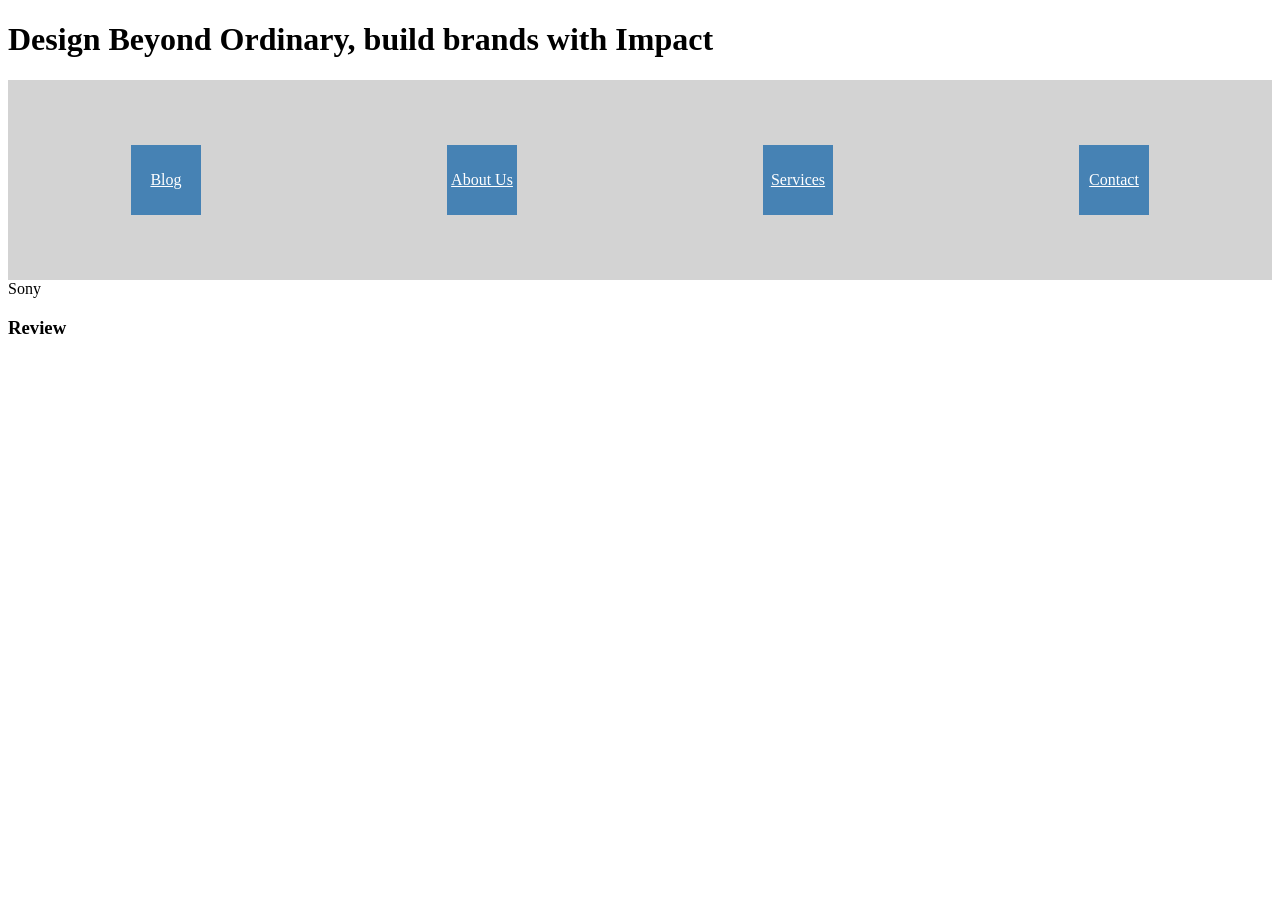
==== index.html @ 4677f7d6 "Header Frist Draft" ====
<!DOCTYPE html>
<html lang="en">
<header class="site-header" <meta charset="UTF-8">
    <link rel="stylesheet" href="styles.css">
    <title>Accessible Design</title>
    <h1> Design Beyond Ordinary, build brands with Impact</h2>
        <nav class="main-nav">

            <div class="navFlex">
                <a class="menuItem" href="#Home">Blog</a>
                <a class="menuItem" href="#About">About Us</a>
                <a class="menuItem" href="#Services">Services</a>
                <a class="menuItem" href="#Contact">Contact</a>
            </div>

        </nav>
</header>

<!-- Implement a responsive navigation bar using Flexbox that adjusts to smaller screen sizes.-->
<main>

    <body>

    </body>

</main>

<article class="customer_review" <h2>Sony </h2>
    <section class="main_review">
        <h3>Review</h3>
    </section>

    <footer></footer>

</html>
---- styles.css ----
.navFlex {
    display: flex;
    flex-direction: row;
    justify-content: space-around;
    align-items: center;
    height: 200px;
    background-color: lightgray;
}

.menuItem {
    width: 70px;
    height: 70px;
    background-color: steelblue;
    color: white;
    display: flex;
    justify-content: center;
    align-items: center;
}
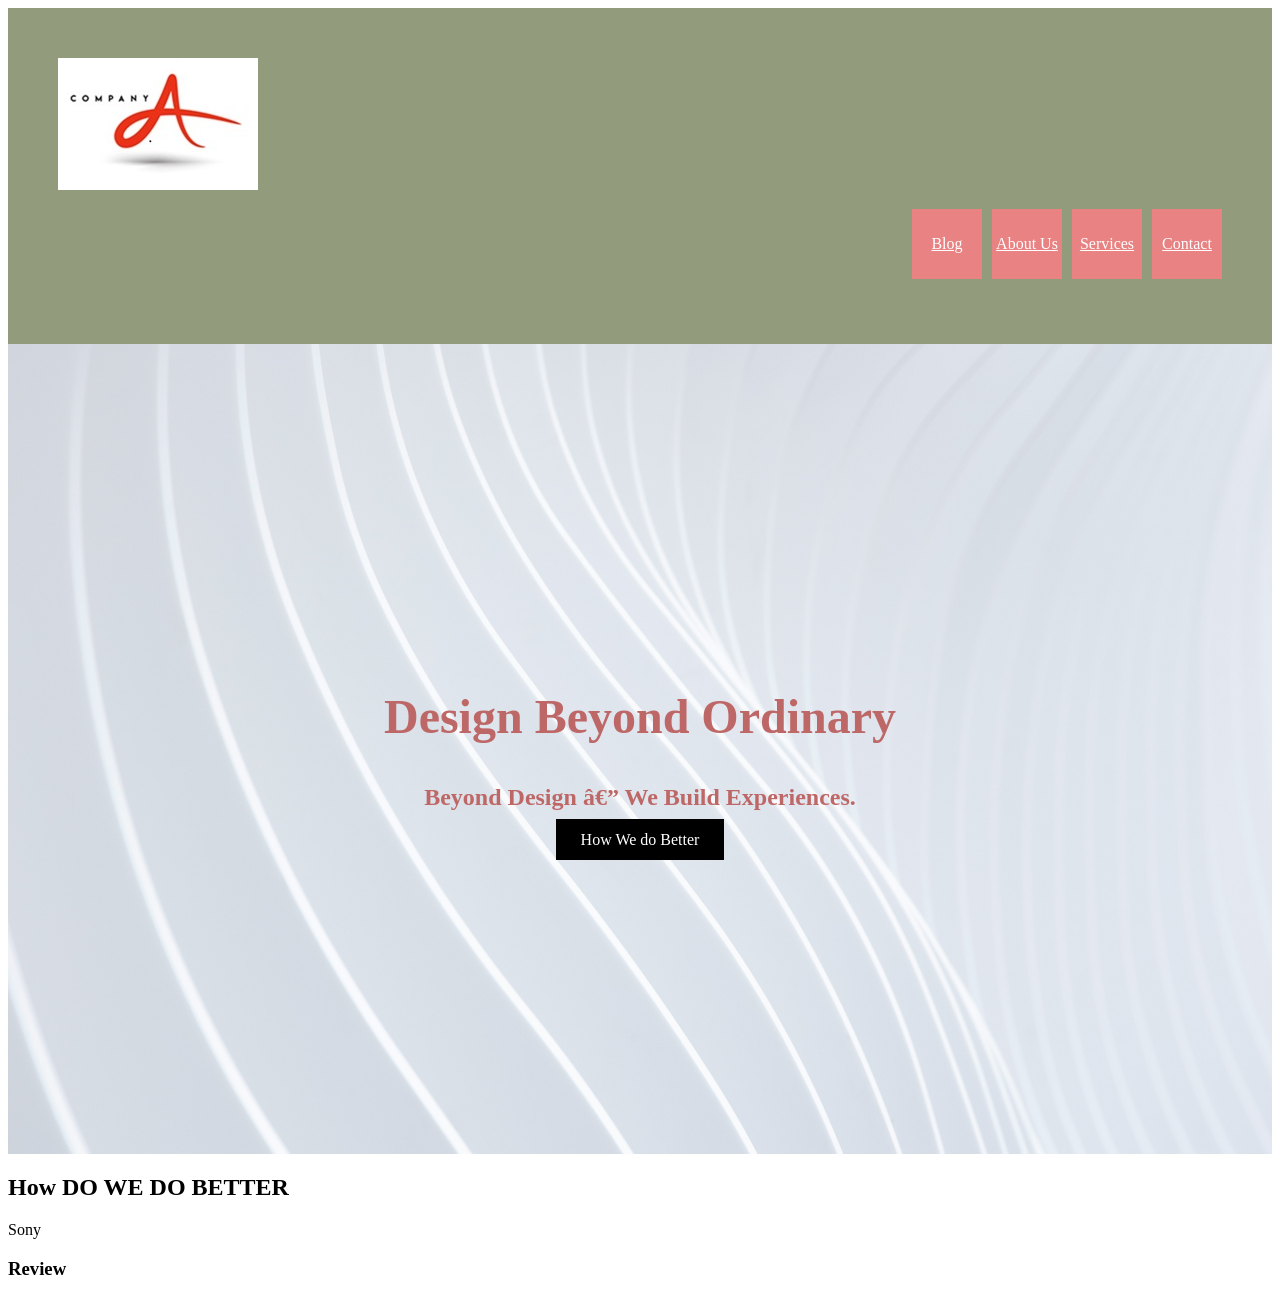
==== commit 5cc2fd4c: "Hero Section First Draft" ====
--- a/index.html
+++ b/index.html
@@ -3,21 +3,28 @@
 <header class="site-header" <meta charset="UTF-8">
     <link rel="stylesheet" href="styles.css">
     <title>Accessible Design</title>
-    <h1> Design Beyond Ordinary, build brands with Impact</h2>
-        <nav class="main-nav">
-
-            <div class="navFlex">
-                <a class="menuItem" href="#Home">Blog</a>
-                <a class="menuItem" href="#About">About Us</a>
-                <a class="menuItem" href="#Services">Services</a>
-                <a class="menuItem" href="#Contact">Contact</a>
-            </div>
-
-        </nav>
+   
+    <!-- Implement a responsive navigation bar using Flexbox that adjusts to smaller screen sizes.-->
+    <nav class="main-nav">
+        <div class="logo"> <img src="img/CompanyLogo.jpg" alt="CompanyLogo">
+        </div>
+        <div class="navFlex">
+            <a class="menuItem" href="#Home">Blog</a>
+            <a class="menuItem" href="#About">About Us</a>
+            <a class="menuItem" href="#Services">Services</a>
+            <a class="menuItem" href="#Contact">Contact</a>
+        </div>
+    </nav>
 </header>
-
-<!-- Implement a responsive navigation bar using Flexbox that adjusts to smaller screen sizes.-->
 <main>
+    <section class="hero">
+        <div class="heroContent">
+            <h1>Design Beyond Ordinary</h1>
+            <h2>Beyond Design — We Build Experiences.</h2>
+            <a href="#Services" class="heroButton">How We do Better</a>
+        </div>
+    </section>
+    <H2> How DO WE DO BETTER</H2>
 
     <body>
 
--- a/styles.css
+++ b/styles.css
@@ -1,18 +1,59 @@
+.site-header {
+    background: #929b7b;
+    color: #fff;
+    padding: 50px 50px;
+}
+
 .navFlex {
     display: flex;
     flex-direction: row;
-    justify-content: space-around;
+    justify-content: end;
+    gap: 10px;
     align-items: center;
-    height: 200px;
-    background-color: lightgray;
+    height: 100px;
+    /* background-color: lightgray; */
 }
 
 .menuItem {
     width: 70px;
     height: 70px;
-    background-color: steelblue;
+    background-color: rgb(233, 130, 130);
     color: white;
     display: flex;
     justify-content: center;
     align-items: center;
+}
+
+/* Hero Content CSS */
+.hero {
+    height: 90vh;
+    /* ViewPort Height*/
+    background-image: url("img/heroImage.jpg");
+    background-size: cover;
+    /* Covers the entire section*/
+    background-position: center;
+    display: flex;
+    align-items: center;
+    justify-content: center;
+}
+
+.heroContent {
+    text-align: center;
+    color: rgb(190, 103, 103);
+}
+
+.heroContent h1 {
+    font-size: 48px;
+}
+
+.heroContent p {
+    font-size: 20px;
+    margin: 20px 0;
+}
+
+.heroButton {
+    padding: 12px 25px;
+    background: black;
+    color: white;
+    text-decoration: none;
 }
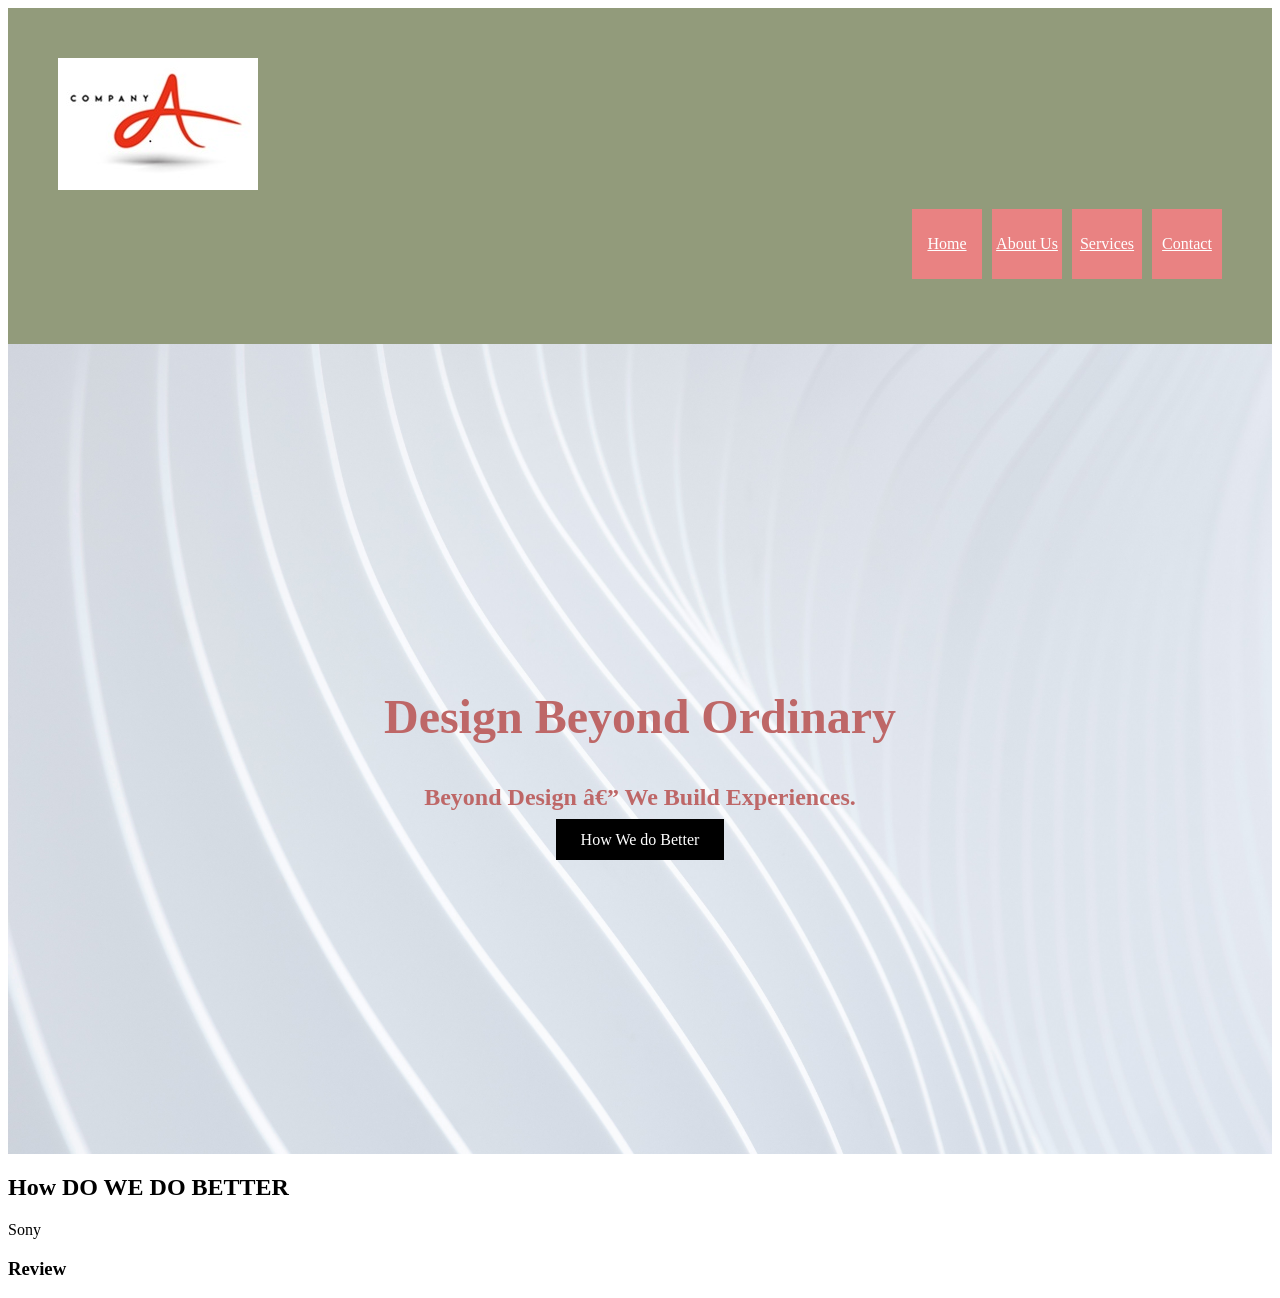
==== commit abd7e097: "First Draft About Us page" ====
--- a/index.html
+++ b/index.html
@@ -3,14 +3,14 @@
 <header class="site-header" <meta charset="UTF-8">
     <link rel="stylesheet" href="styles.css">
     <title>Accessible Design</title>
-   
+
     <!-- Implement a responsive navigation bar using Flexbox that adjusts to smaller screen sizes.-->
     <nav class="main-nav">
         <div class="logo"> <img src="img/CompanyLogo.jpg" alt="CompanyLogo">
         </div>
         <div class="navFlex">
-            <a class="menuItem" href="#Home">Blog</a>
-            <a class="menuItem" href="#About">About Us</a>
+            <a class="menuItem" href="#Home">Home</a>
+            <a class="menuItem" href="aboutUs.html">About Us</a>
             <a class="menuItem" href="#Services">Services</a>
             <a class="menuItem" href="#Contact">Contact</a>
         </div>
--- a/styles.css
+++ b/styles.css
@@ -56,4 +56,16 @@
     background: black;
     color: white;
     text-decoration: none;
+}
+
+/* About Us CSS */
+.about {
+    padding: 80px 20px;
+    background-color: #f9f9f9;
+    text-align: center;
+}
+
+.aboutContent {
+    max-width: 800px;
+    margin: 0 auto;
 }
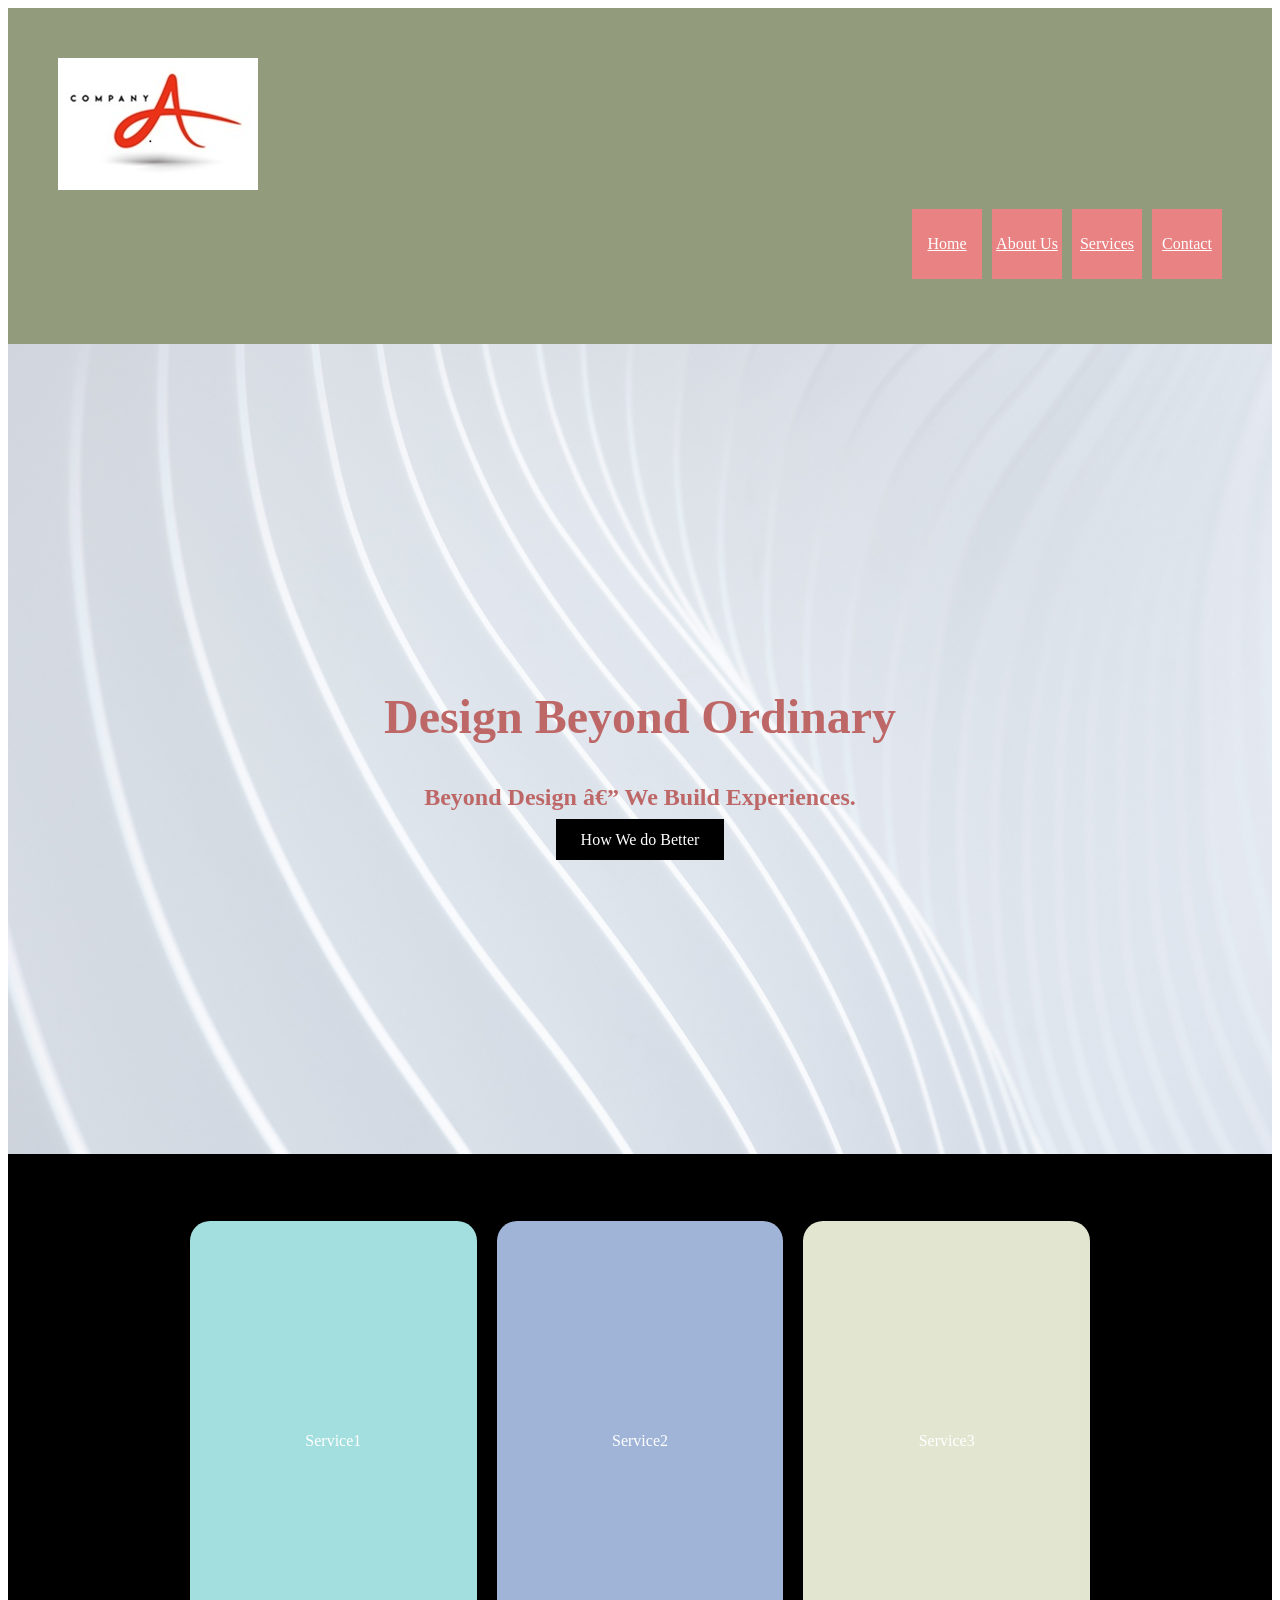
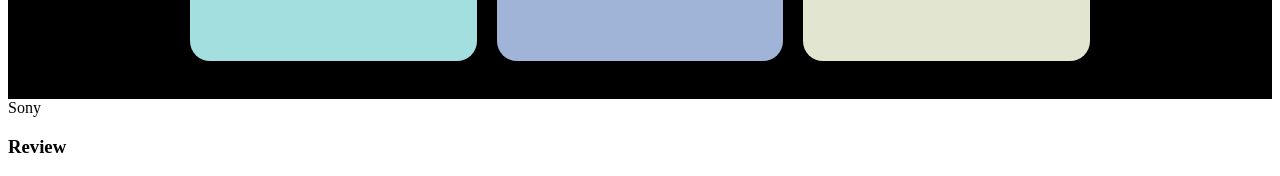
==== commit 8f62fe2e: "Services section with Grid first draft" ====
--- a/index.html
+++ b/index.html
@@ -24,7 +24,18 @@
             <a href="#Services" class="heroButton">How We do Better</a>
         </div>
     </section>
+
     <H2> How DO WE DO BETTER</H2>
+    <section class="services">
+        <div class="gridServices">
+            <div class="grid1">Service1</div>
+            <div class="grid2">Service2</div>
+            <div class="grid3">Service3</div>
+            <div class="grid4">Service4</div>
+        </div>
+
+    </section>
+
 
     <body>
 
--- a/styles.css
+++ b/styles.css
@@ -2,6 +2,10 @@
     background: #929b7b;
     color: #fff;
     padding: 50px 50px;
+}
+
+main {
+    background-color: black
 }
 
 .navFlex {
@@ -68,4 +72,49 @@
 .aboutContent {
     max-width: 800px;
     margin: 0 auto;
+}
+
+.gridServices {
+    display: grid;
+    grid-template-columns: repeat(3, 1fr);
+    grid-template-rows: auto auto;
+    gap: 20px;
+    background-color: black;
+    max-width: 900px;
+    margin: 0 auto;
+    border-radius: 20px;
+}
+
+.grid1 {
+    background-color: rgb(164, 223, 223);
+    color: white;
+    display: flex;
+    justify-content: center;
+    align-items: center;
+    border-radius: 20px;
+}
+
+.grid2 {
+    background-color: rgb(160, 180, 216);
+    color: white;
+    display: flex;
+    justify-content: center;
+    align-items: center;
+    border-radius: 20px;
+}
+
+.grid3 {
+    background-color: rgb(226, 230, 209);
+    color: white;
+    display: flex;
+    justify-content: center;
+    align-items: center;
+    border-radius: 20px;
+}
+
+.grid1,
+.grid2,
+.grid3 {
+    height: 400px;
+    padding: 20px
 }
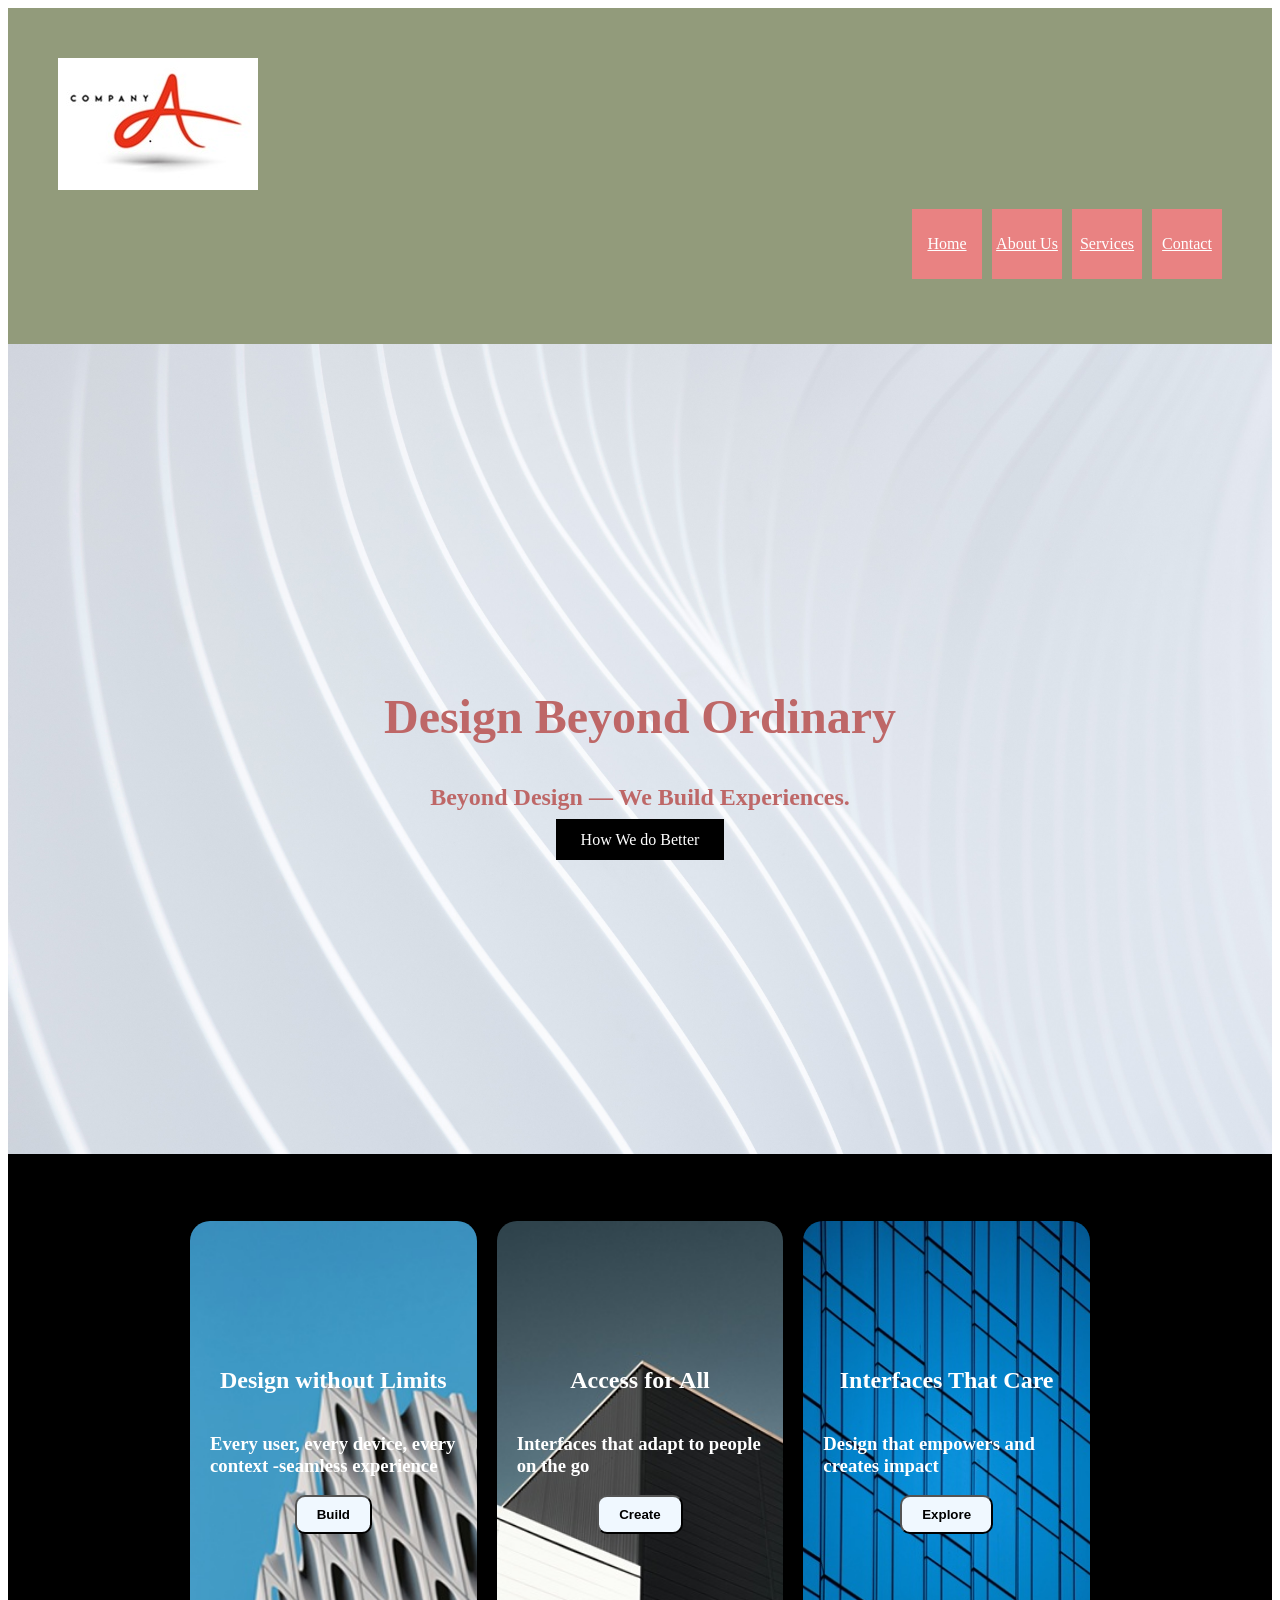
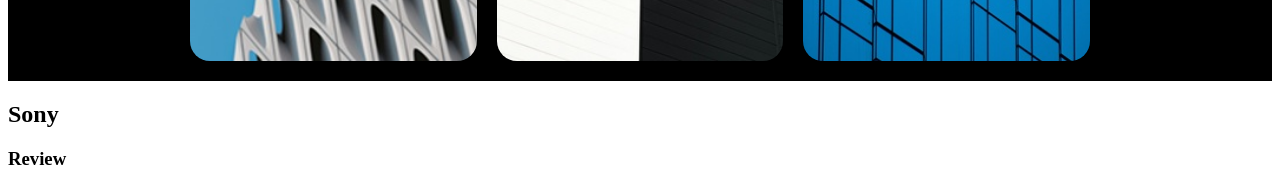
==== commit ef294a2f: "second draft Services section" ====
--- a/index.html
+++ b/index.html
@@ -1,6 +1,7 @@
 <!DOCTYPE html>
 <html lang="en">
-<header class="site-header" <meta charset="UTF-8">
+<header class="site-header">
+    <meta charset="UTF-8">
     <link rel="stylesheet" href="styles.css">
     <title>Accessible Design</title>
 
@@ -28,10 +29,22 @@
     <H2> How DO WE DO BETTER</H2>
     <section class="services">
         <div class="gridServices">
-            <div class="grid1">Service1</div>
-            <div class="grid2">Service2</div>
-            <div class="grid3">Service3</div>
-            <div class="grid4">Service4</div>
+            <div class="grid1">
+                <h1> Design without Limits</h1>
+                <h3>Every user, every device, every context -seamless experience</h3>
+                <button class="gridButton">Build</button>
+            </div>
+            <div class="grid2">
+                <h1> Access for All</h1>
+                <h3>Interfaces that adapt to people on the go</h3>
+                <button class="gridButton">Create</button>
+            </div>
+            <div class="grid3">
+                <h1> Interfaces That Care</h1>
+                <h3>Design that empowers and creates impact</h3>
+                <button class="gridButton">Explore</button>
+            </div>
+
         </div>
 
     </section>
@@ -43,7 +56,8 @@
 
 </main>
 
-<article class="customer_review" <h2>Sony </h2>
+<article class="customer_review">
+    <h2>Sony </h2>
     <section class="main_review">
         <h3>Review</h3>
     </section>
--- a/styles.css
+++ b/styles.css
@@ -86,30 +86,57 @@
 }
 
 .grid1 {
-    background-color: rgb(164, 223, 223);
+    background-image: url("img/grid1img.jpg");
+    background-size: cover;
+    /* To fill entire grid card*/
+    background-position: center;
+    height: 220px;
     color: white;
     display: flex;
+    flex-direction: column;
     justify-content: center;
     align-items: center;
     border-radius: 20px;
+
 }
 
+/* This is decendent selector for image  */
+/*.grid1 img {
+    width: 200px;
+    height: 200px;
+    object-fit: contain;
+    margin-bottom: 15px;
+    border-radius: 8px;
+}*/
+
 .grid2 {
-    background-color: rgb(160, 180, 216);
+    background-image: url("img/grid2img.jpg");
+    background-size: cover;
+    /* To fill entire grid card*/
+    background-position: center;
+    height: 220px;
     color: white;
     display: flex;
+    flex-direction: column;
     justify-content: center;
     align-items: center;
     border-radius: 20px;
+
 }
 
 .grid3 {
-    background-color: rgb(226, 230, 209);
+    background-image: url("img/grid3img.jpg");
+    background-size: cover;
+    /* To fill entire grid card*/
+    background-position: center;
+    height: 220px;
     color: white;
     display: flex;
+    flex-direction: column;
     justify-content: center;
     align-items: center;
     border-radius: 20px;
+
 }
 
 .grid1,
@@ -117,4 +144,35 @@
 .grid3 {
     height: 400px;
     padding: 20px
+}
+
+/* Adding Media Queries */
+/* This is for Desktop */
+.gridServices {
+    display: grid;
+    grid-template-columns: repeat(3, 1fr);
+    gap: 20px;
+}
+
+/* This is for Tablet */
+@media (max-width:900px) {
+    .gridServices {
+        grid-template-columns: repeat(2, 1fr);
+    }
+}
+
+/* This is for Mobile */
+@media (max-width:600px) {
+    .gridServices {
+        grid-template-columns: 1fr;
+    }
+}
+
+.gridButton {
+    background-color: aliceblue;
+    color: black;
+    border-radius: 10px;
+    padding: 10px 20px;
+    font-weight: bold;
+    cursor: pointer;
 }
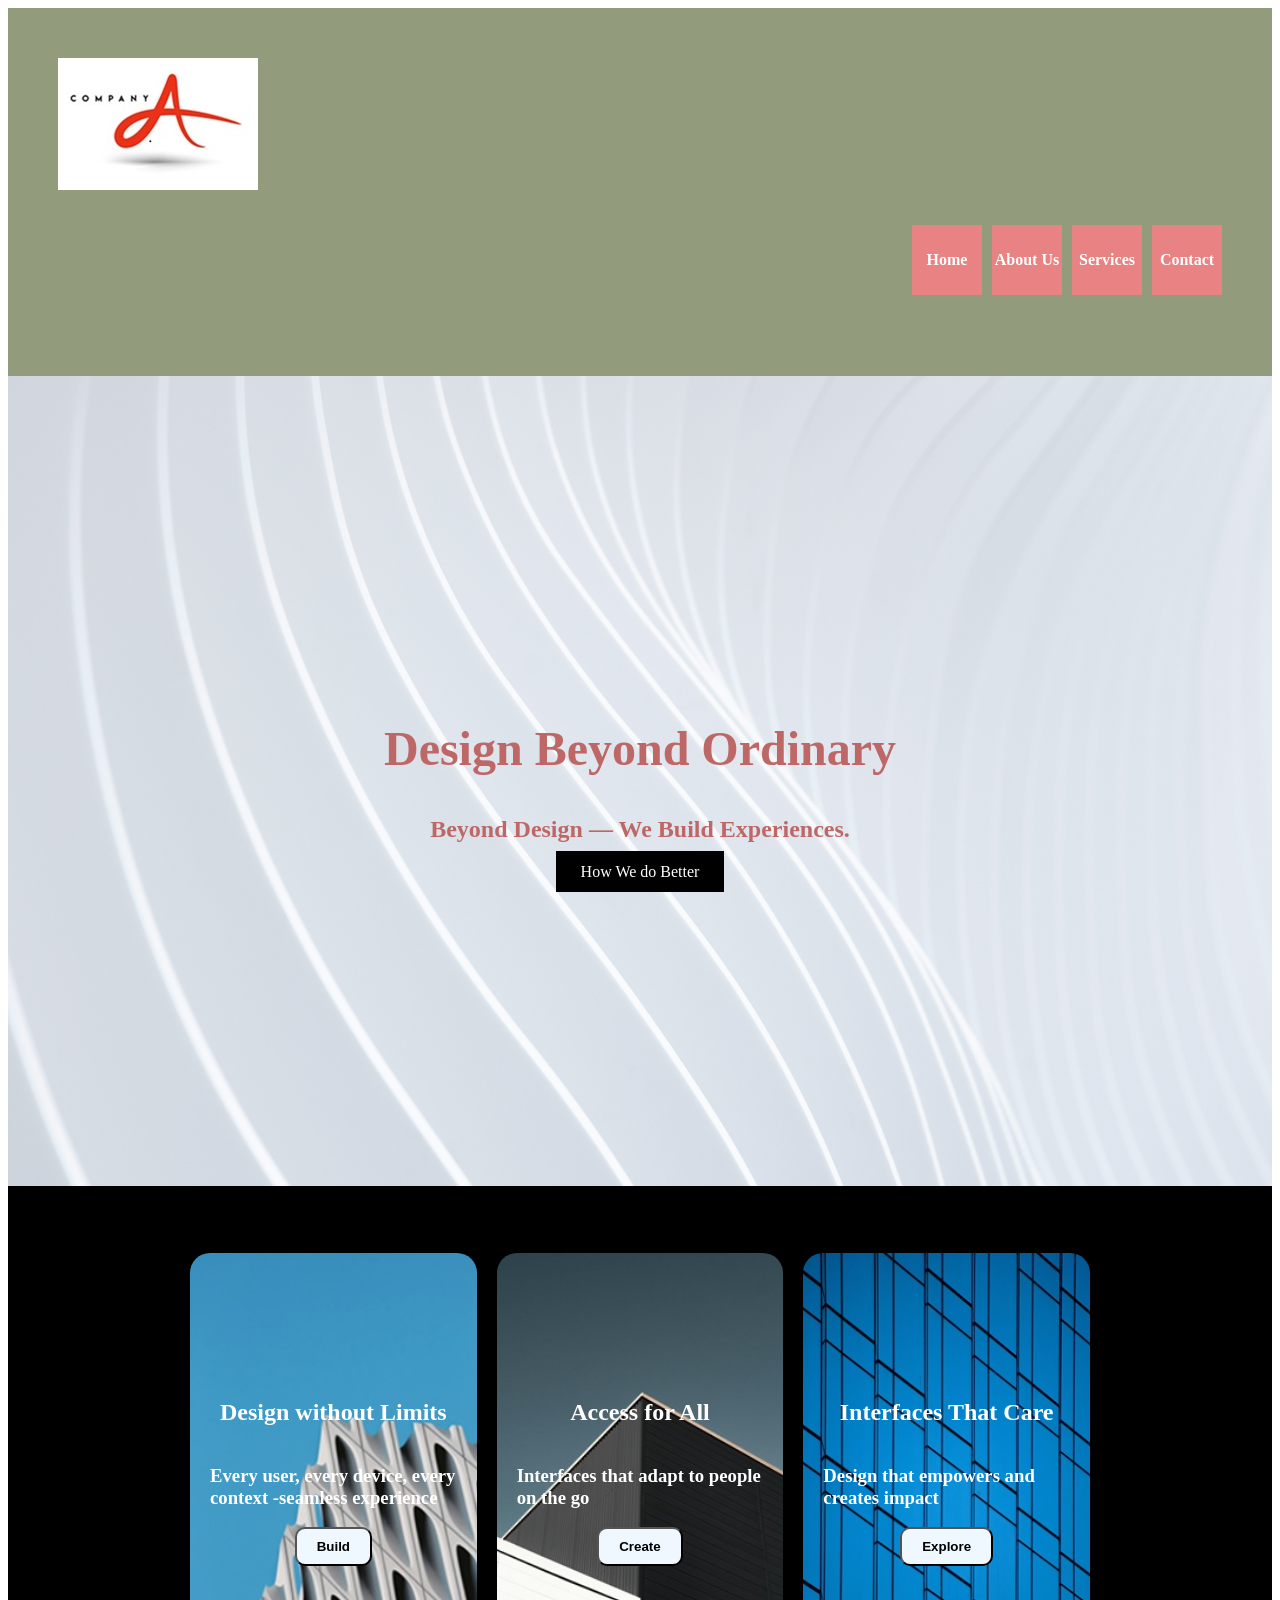
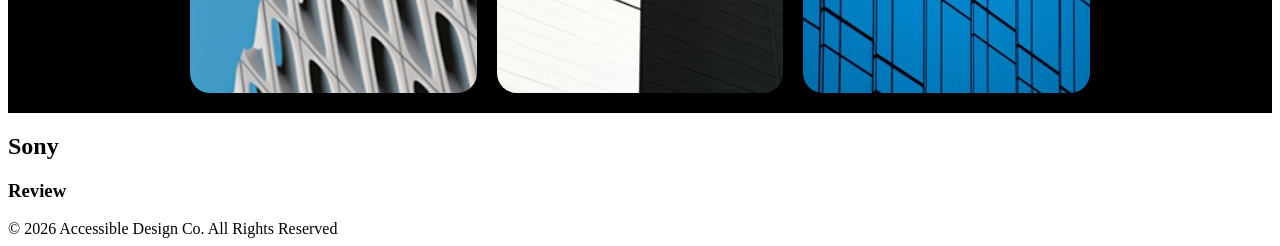
==== commit 6d712a8d: "First draft Contact form and included ARIA in nav" ====
--- a/index.html
+++ b/index.html
@@ -6,14 +6,15 @@
     <title>Accessible Design</title>
 
     <!-- Implement a responsive navigation bar using Flexbox that adjusts to smaller screen sizes.-->
-    <nav class="main-nav">
-        <div class="logo"> <img src="img/CompanyLogo.jpg" alt="CompanyLogo">
-        </div>
-        <div class="navFlex">
-            <a class="menuItem" href="#Home">Home</a>
-            <a class="menuItem" href="aboutUs.html">About Us</a>
-            <a class="menuItem" href="#Services">Services</a>
-            <a class="menuItem" href="#Contact">Contact</a>
+
+    <div class="logo"> <img src="img/CompanyLogo.jpg" alt="CompanyLogo">
+    </div>
+    <nav role="navigation" aria-label="Main Menu">
+        <ul class="navFlex">
+            <li class="menuItem"><a href="#Home">Home</a></li>
+            <li class="menuItem"><a href="aboutUs.html">About Us</a></li>
+            <li class="menuItem"><a href="#Services">Services</a></li>
+            <li class="menuItem"><a href="contact.html">Contact</a></li>
         </div>
     </nav>
 </header>
@@ -62,6 +63,6 @@
         <h3>Review</h3>
     </section>
 
-    <footer></footer>
+    <footer>© 2026 Accessible Design Co. All Rights Reserved</footer>
 
 </html>
--- a/styles.css
+++ b/styles.css
@@ -11,7 +11,7 @@
 .navFlex {
     display: flex;
     flex-direction: row;
-    justify-content: end;
+    justify-content: flex-end;
     gap: 10px;
     align-items: center;
     height: 100px;
@@ -26,6 +26,13 @@
     display: flex;
     justify-content: center;
     align-items: center;
+}
+
+.navFlex li a {
+    text-decoration: none;
+    color: white;
+    font-weight: bold;
+    list-style: none;
 }
 
 /* Hero Content CSS */
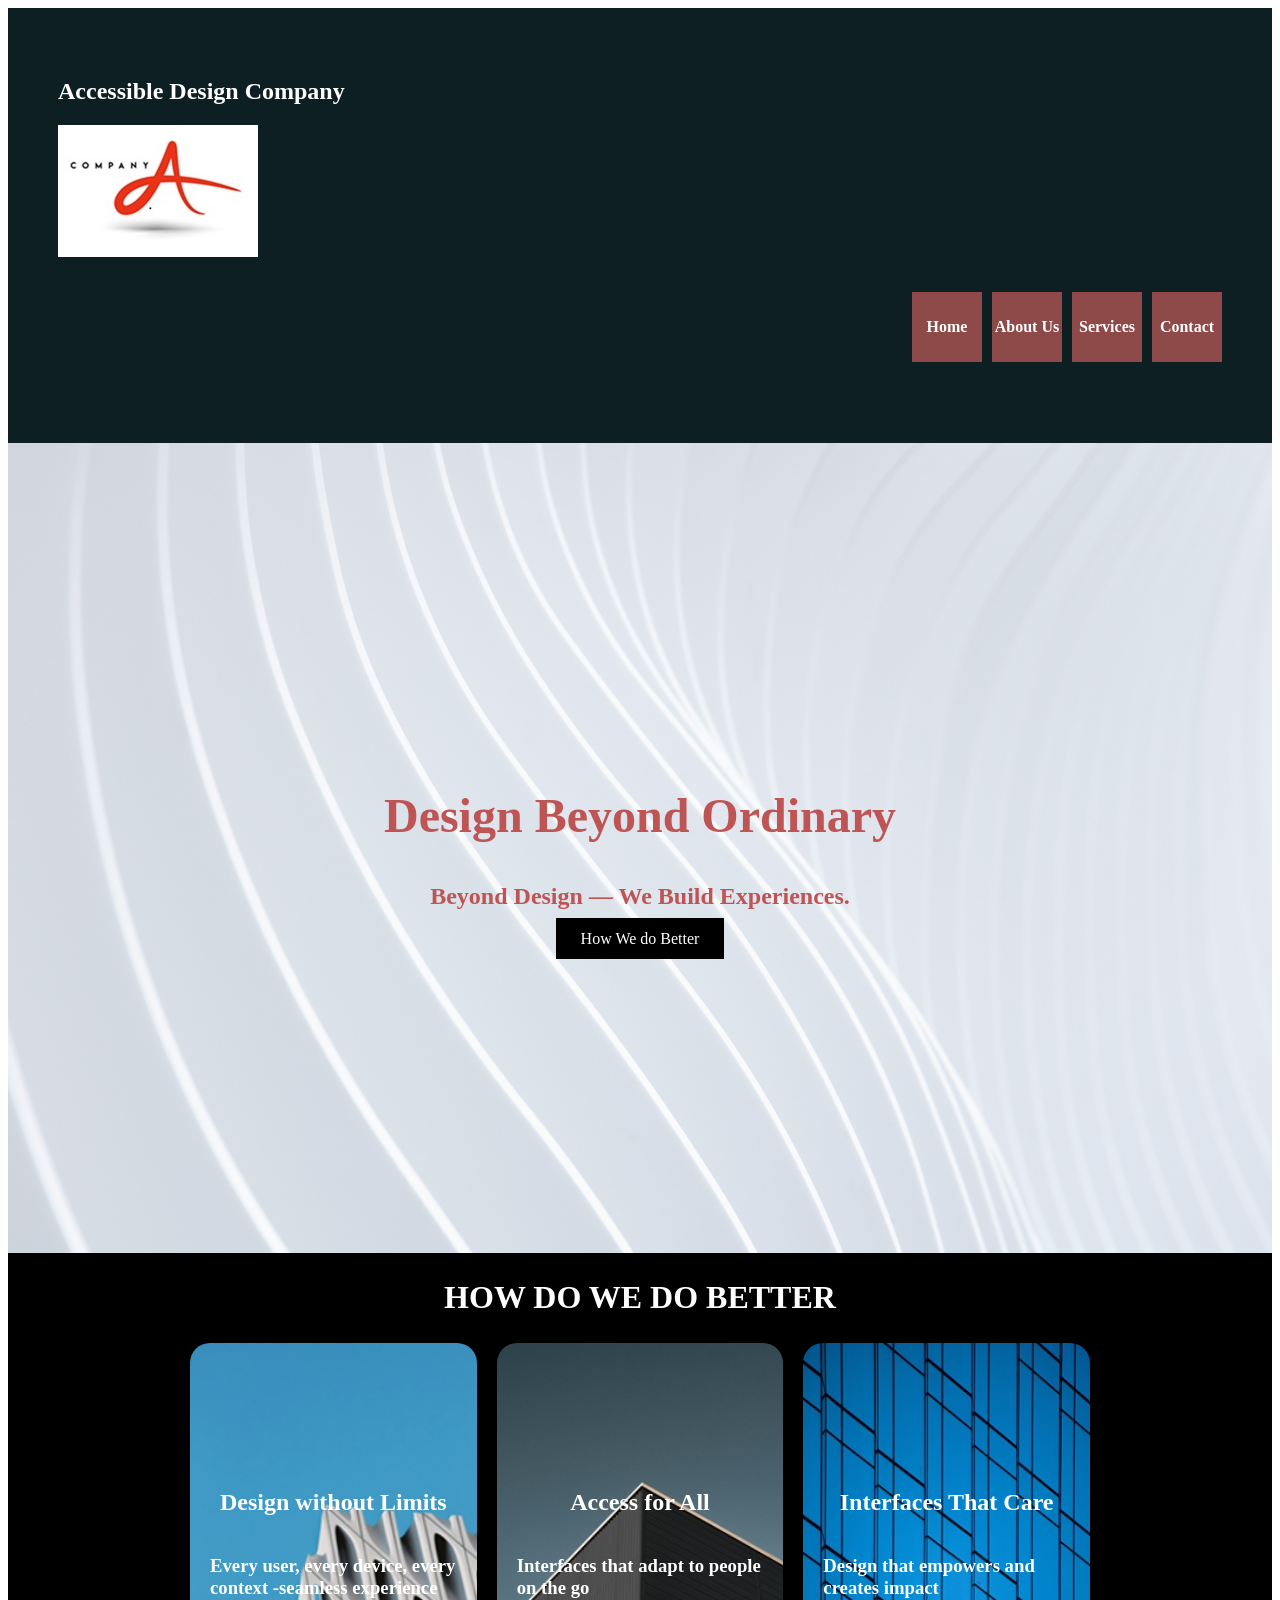
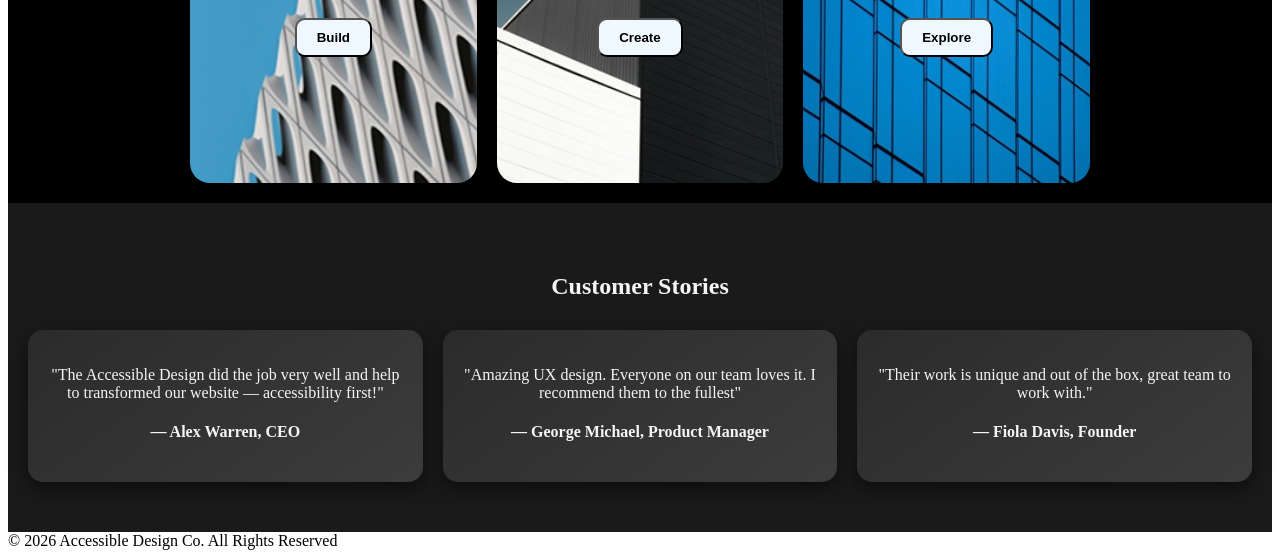
==== commit 3fcc9f81: "Made final style updates, added Readme.md" ====
--- a/index.html
+++ b/index.html
@@ -6,29 +6,31 @@
     <title>Accessible Design</title>
 
     <!-- Implement a responsive navigation bar using Flexbox that adjusts to smaller screen sizes.-->
-
+    <h2> Accessible Design Company</h2>
     <div class="logo"> <img src="img/CompanyLogo.jpg" alt="CompanyLogo">
     </div>
     <nav role="navigation" aria-label="Main Menu">
         <ul class="navFlex">
-            <li class="menuItem"><a href="#Home">Home</a></li>
+            <li class="menuItem"><a href="#hero">Home</a></li>
             <li class="menuItem"><a href="aboutUs.html">About Us</a></li>
-            <li class="menuItem"><a href="#Services">Services</a></li>
+            <li class="menuItem"><a href="#serviceHeading">Services</a></li>
             <li class="menuItem"><a href="contact.html">Contact</a></li>
-        </div>
+            </div>
     </nav>
 </header>
 <main>
-    <section class="hero">
+    <section id="hero">
         <div class="heroContent">
             <h1>Design Beyond Ordinary</h1>
             <h2>Beyond Design — We Build Experiences.</h2>
-            <a href="#Services" class="heroButton">How We do Better</a>
+            <a href="#serviceHeading" class="heroButton">How We do Better</a>
+
         </div>
     </section>
 
-    <H2> How DO WE DO BETTER</H2>
+
     <section class="services">
+        <h2 id="serviceHeading"> HOW DO WE DO BETTER</H2>
         <div class="gridServices">
             <div class="grid1">
                 <h1> Design without Limits</h1>
@@ -51,18 +53,34 @@
     </section>
 
 
-    <body>
-
-    </body>
-
 </main>
 
 <article class="customer_review">
-    <h2>Sony </h2>
-    <section class="main_review">
-        <h3>Review</h3>
+    <section class="customerStories">
+        <h2>Customer Stories</h2>
+        <div class="storiesContainer">
+
+            <div class="storyCard">
+                <p class="storyText">"The Accessible Design did the job very well and help to transformed our website —
+                    accessibility first!"</p>
+                <h4 class="customerName">— Alex Warren, CEO</h4>
+            </div>
+
+            <div class="storyCard">
+                <p class="storyText">"Amazing UX design. Everyone on our team loves it. I recommend them to the fullest"
+                </p>
+                <h4 class="customerName">— George Michael, Product Manager</h4>
+            </div>
+
+            <div class="storyCard">
+                <p class="storyText">"Their work is unique and out of the box, great team to work with."</p>
+                <h4 class="customerName">— Fiola Davis, Founder</h4>
+            </div>
+
+        </div>
     </section>
+</article>
 
-    <footer>© 2026 Accessible Design Co. All Rights Reserved</footer>
+<footer>© 2026 Accessible Design Co. All Rights Reserved</footer>
 
 </html>
--- a/styles.css
+++ b/styles.css
@@ -1,11 +1,15 @@
 .site-header {
-    background: #929b7b;
+    background: #0D1F22;
     color: #fff;
     padding: 50px 50px;
 }
 
 main {
     background-color: black
+}
+
+html {
+    scroll-behavior: smooth;
 }
 
 .navFlex {
@@ -21,7 +25,7 @@
 .menuItem {
     width: 70px;
     height: 70px;
-    background-color: rgb(233, 130, 130);
+    background-color: #8E4A49;
     color: white;
     display: flex;
     justify-content: center;
@@ -36,7 +40,7 @@
 }
 
 /* Hero Content CSS */
-.hero {
+#hero {
     height: 90vh;
     /* ViewPort Height*/
     background-image: url("img/heroImage.jpg");
@@ -48,9 +52,16 @@
     justify-content: center;
 }
 
+#serviceHeading {
+    font-size: 2rem;
+    font-weight: 700;
+    text-align: center;
+    color: white
+}
+
 .heroContent {
     text-align: center;
-    color: rgb(190, 103, 103);
+    color: rgb(190, 84, 84);
 }
 
 .heroContent h1 {
@@ -182,4 +193,75 @@
     padding: 10px 20px;
     font-weight: bold;
     cursor: pointer;
+}
+
+.customerStories {
+    padding: 50px 20px;
+    background-color: #1a1a1a;
+    color: #f5f5f5;
+    text-align: center;
+}
+
+.storiesContainer {
+    display: grid;
+    grid-template-columns: repeat(auto-fit, minmax(250px, 1fr));
+    gap: 20px;
+    margin-top: 30px;
+}
+
+.storyCard {
+    background: linear-gradient(145deg, #2b2b2b, #3c3c3c);
+    border-radius: 15px;
+    padding: 20px;
+    box-shadow: 0 8px 20px rgba(0, 0, 0, 0.5);
+}
+
+.contactForm {
+    max-width: 500px;
+    margin: 0 auto;
+    display: flex;
+    flex-direction: column;
+    gap: 15px;
+    background: #746f6f;
+    padding: 20px;
+    border-radius: 10px;
+    color: white;
+}
+
+.contact-form input,
+.contact-form textarea {
+    padding: 10px;
+    border-radius: 5px;
+    border: none;
+    width: 100%;
+    box-sizing: border-box;
+}
+
+.contact-form button {
+    padding: 10px 20px;
+    background-color: rgb(164, 223, 223);
+    border: none;
+    border-radius: 8px;
+    font-weight: bold;
+    cursor: pointer;
+    transition: 0.3s;
+}
+
+input {
+    border: 2px solid #ccc;
+    /* default */
+    padding: 8px;
+    border-radius: 5px;
+    outline: none;
+    transition: border-color 0.3s;
+}
+
+/* Green outline if field is valid */
+input:valid {
+    border-color: green;
+}
+
+/* Red outline if field is invalid */
+input:invalid {
+    border-color: red;
 }
